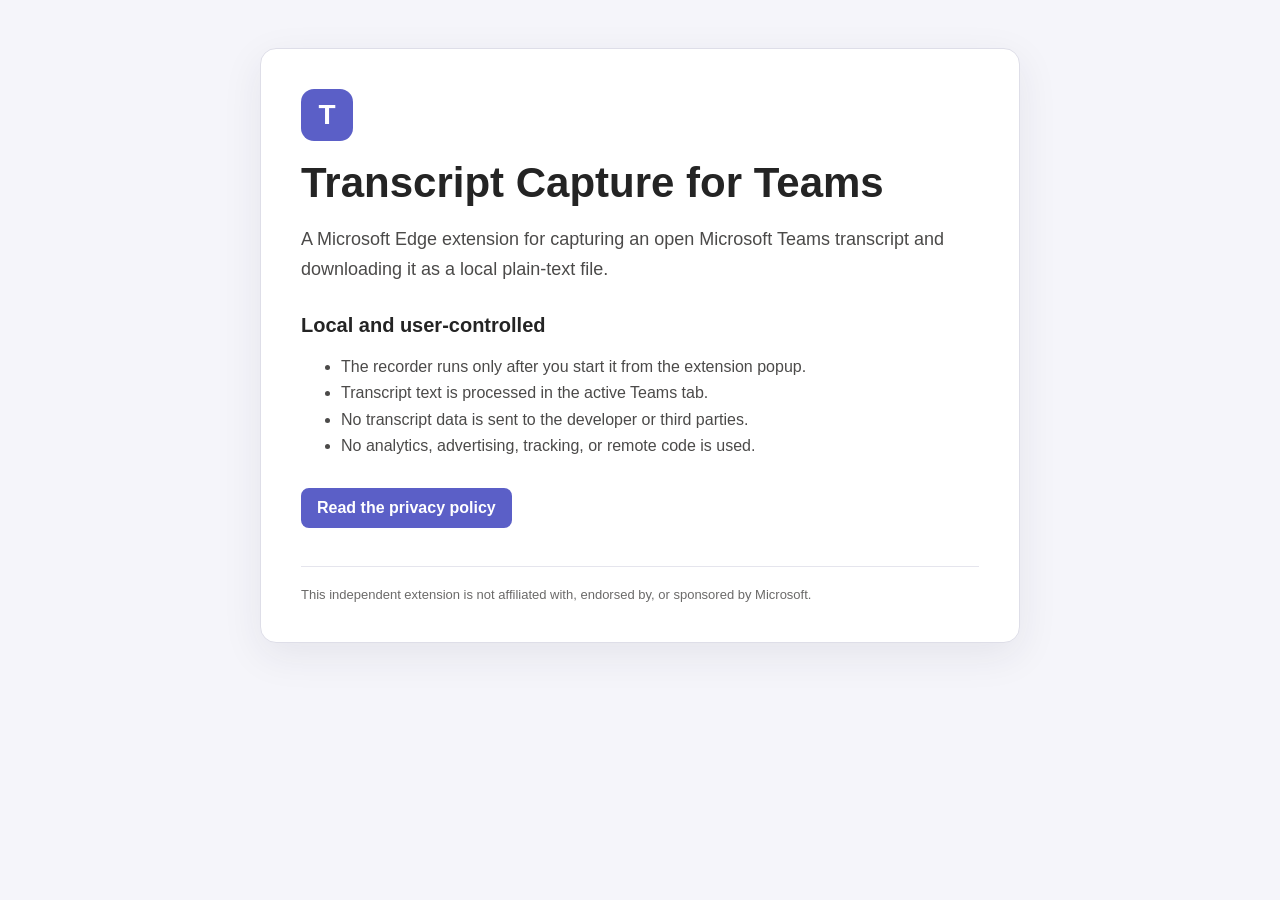
==== docs/index.html @ 6d4f1b23 "Add Edge extension and privacy policy site" ====
<!doctype html>
<html lang="en">
  <head>
    <meta charset="utf-8">
    <meta name="viewport" content="width=device-width, initial-scale=1">
    <meta name="description" content="Transcript Capture for Teams privacy and product information.">
    <title>Transcript Capture for Teams</title>
    <style>
      :root {
        color-scheme: light;
        font-family: "Segoe UI", Arial, sans-serif;
        color: #242424;
        background: #f5f5fa;
      }
      * { box-sizing: border-box; }
      body { margin: 0; }
      main {
        width: min(760px, calc(100% - 32px));
        margin: 48px auto;
        padding: 40px;
        border: 1px solid #dedee8;
        border-radius: 16px;
        background: #fff;
        box-shadow: 0 12px 40px rgba(36, 36, 70, 0.08);
      }
      .mark {
        display: grid;
        width: 52px;
        height: 52px;
        place-items: center;
        border-radius: 13px;
        color: #fff;
        background: #5b5fc7;
        font-size: 28px;
        font-weight: 700;
      }
      h1 { margin: 18px 0 8px; font-size: clamp(28px, 5vw, 42px); }
      h2 { margin-top: 30px; font-size: 20px; }
      p, li { color: #4b4a49; line-height: 1.65; }
      .lead { font-size: 18px; }
      .button {
        display: inline-block;
        margin-top: 12px;
        padding: 11px 16px;
        border-radius: 8px;
        color: #fff;
        background: #5b5fc7;
        font-weight: 600;
        text-decoration: none;
      }
      footer {
        margin-top: 38px;
        padding-top: 20px;
        border-top: 1px solid #e5e5ed;
        color: #6b6a69;
        font-size: 13px;
      }
      @media (max-width: 560px) {
        main { margin: 16px auto; padding: 24px; }
      }
    </style>
  </head>
  <body>
    <main>
      <div class="mark" aria-hidden="true">T</div>
      <h1>Transcript Capture for Teams</h1>
      <p class="lead">
        A Microsoft Edge extension for capturing an open Microsoft Teams transcript and downloading it as a local plain-text file.
      </p>

      <h2>Local and user-controlled</h2>
      <ul>
        <li>The recorder runs only after you start it from the extension popup.</li>
        <li>Transcript text is processed in the active Teams tab.</li>
        <li>No transcript data is sent to the developer or third parties.</li>
        <li>No analytics, advertising, tracking, or remote code is used.</li>
      </ul>

      <a class="button" href="privacy-policy.html">Read the privacy policy</a>

      <footer>
        This independent extension is not affiliated with, endorsed by, or sponsored by Microsoft.
      </footer>
    </main>
  </body>
</html>
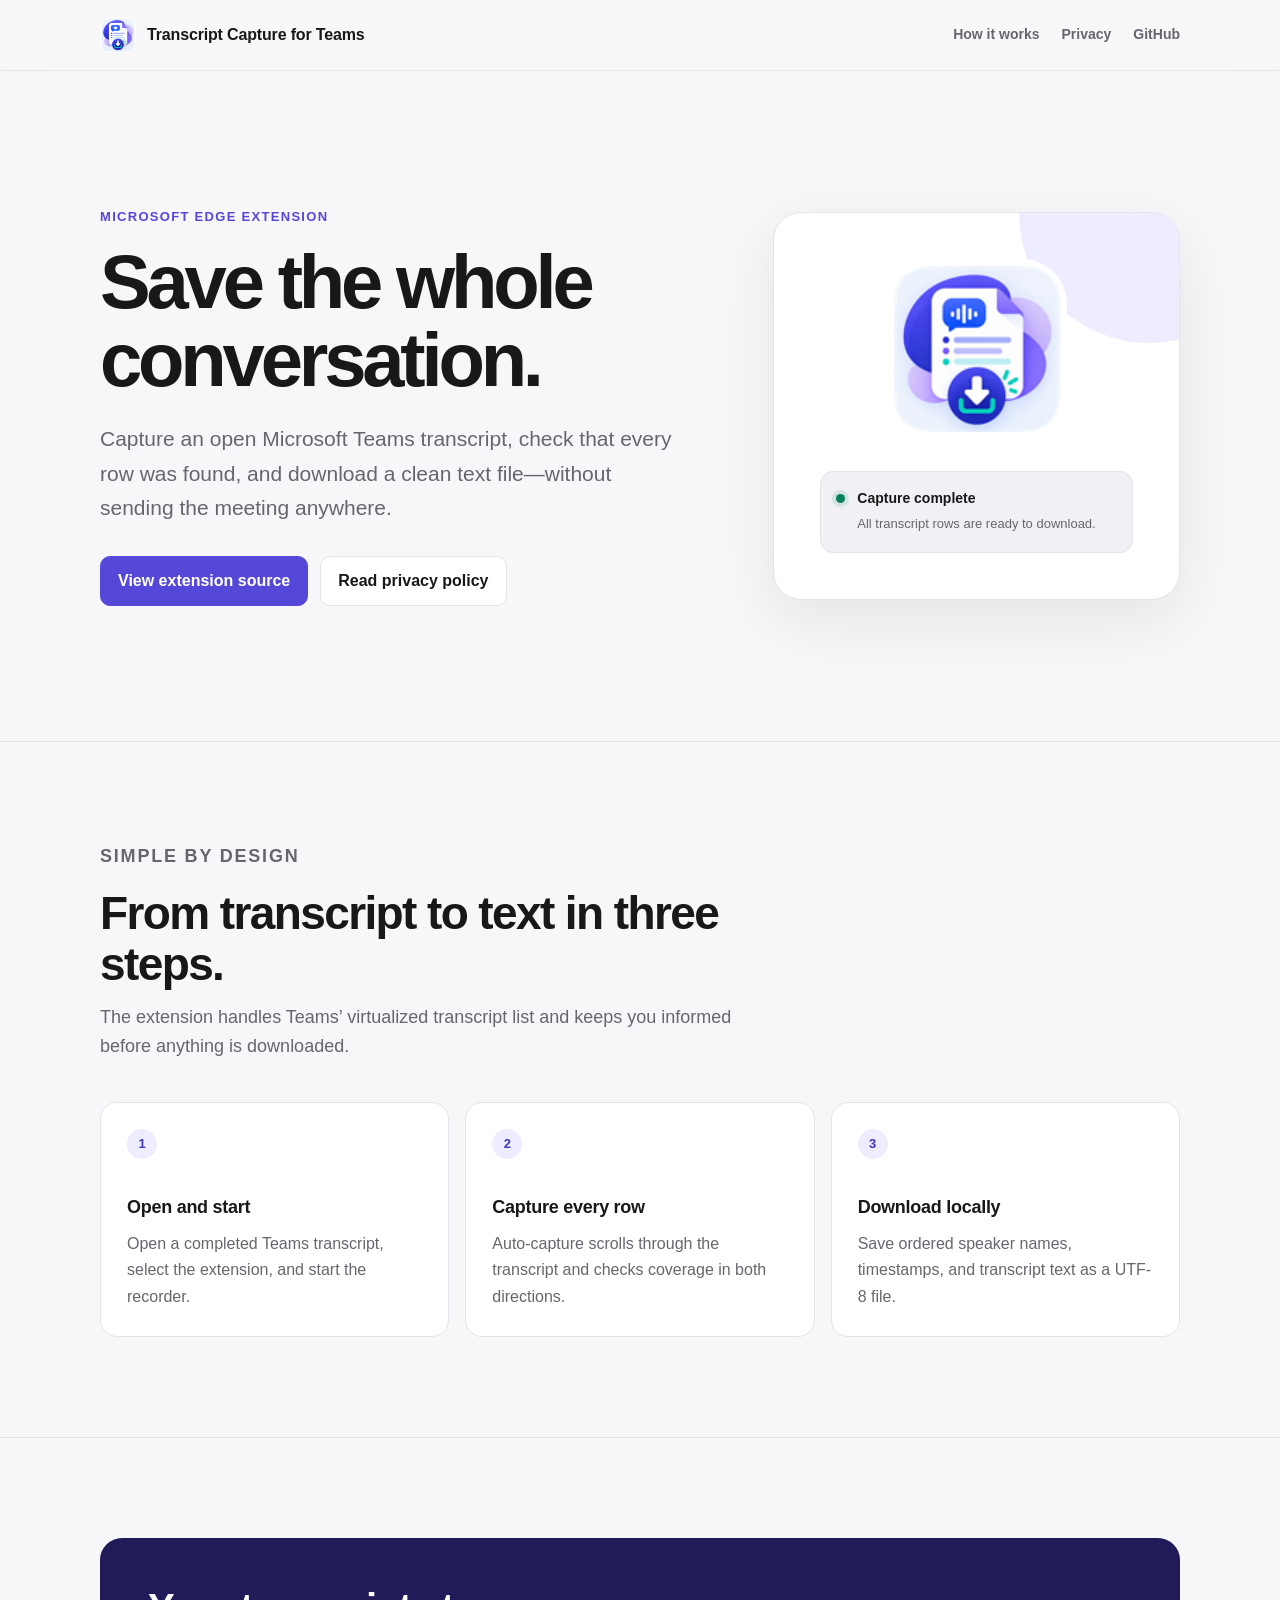
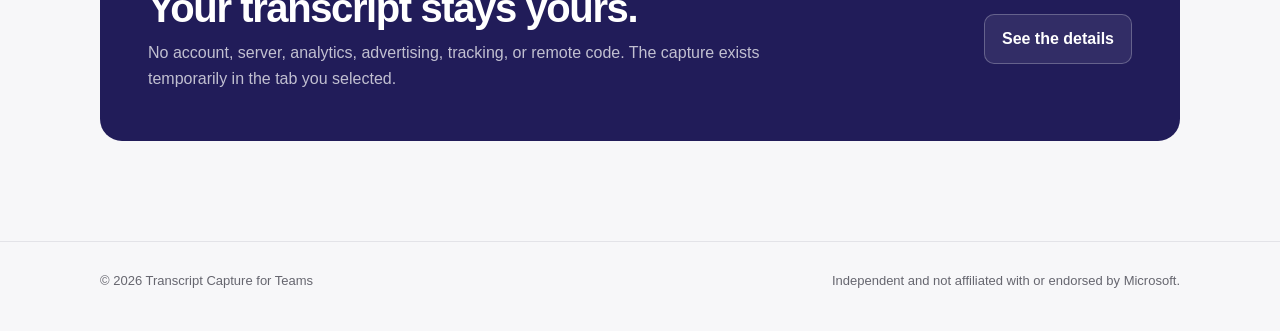
==== commit 1a891c97: "Redesign GitHub Pages with minimal responsive UI" ====
--- a/docs/index.html
+++ b/docs/index.html
@@ -2,86 +2,79 @@
 <html lang="en">
   <head>
     <meta charset="utf-8">
-    <meta name="viewport" content="width=device-width, initial-scale=1">
-    <meta name="description" content="Transcript Capture for Teams privacy and product information.">
+    <meta name="viewport" content="width=device-width, initial-scale=1, viewport-fit=cover">
+    <meta name="description" content="Capture a complete Microsoft Teams transcript and download it locally as plain text.">
+    <meta name="theme-color" content="#5548d9">
     <title>Transcript Capture for Teams</title>
-    <style>
-      :root {
-        color-scheme: light;
-        font-family: "Segoe UI", Arial, sans-serif;
-        color: #242424;
-        background: #f5f5fa;
-      }
-      * { box-sizing: border-box; }
-      body { margin: 0; }
-      main {
-        width: min(760px, calc(100% - 32px));
-        margin: 48px auto;
-        padding: 40px;
-        border: 1px solid #dedee8;
-        border-radius: 16px;
-        background: #fff;
-        box-shadow: 0 12px 40px rgba(36, 36, 70, 0.08);
-      }
-      .mark {
-        display: grid;
-        width: 52px;
-        height: 52px;
-        place-items: center;
-        border-radius: 13px;
-        color: #fff;
-        background: #5b5fc7;
-        font-size: 28px;
-        font-weight: 700;
-      }
-      h1 { margin: 18px 0 8px; font-size: clamp(28px, 5vw, 42px); }
-      h2 { margin-top: 30px; font-size: 20px; }
-      p, li { color: #4b4a49; line-height: 1.65; }
-      .lead { font-size: 18px; }
-      .button {
-        display: inline-block;
-        margin-top: 12px;
-        padding: 11px 16px;
-        border-radius: 8px;
-        color: #fff;
-        background: #5b5fc7;
-        font-weight: 600;
-        text-decoration: none;
-      }
-      footer {
-        margin-top: 38px;
-        padding-top: 20px;
-        border-top: 1px solid #e5e5ed;
-        color: #6b6a69;
-        font-size: 13px;
-      }
-      @media (max-width: 560px) {
-        main { margin: 16px auto; padding: 24px; }
-      }
-    </style>
+    <link rel="stylesheet" href="styles.css">
   </head>
   <body>
+    <header class="site-header">
+      <nav class="nav wrap" aria-label="Primary navigation">
+        <a class="brand" href="index.html">
+          <img src="assets/logo-128.png" alt="">
+          <span>Transcript Capture for Teams</span>
+        </a>
+        <div class="nav-links">
+          <a href="#how-it-works">How it works</a>
+          <a href="privacy-policy.html">Privacy</a>
+          <a href="https://github.com/sayanpramanik2012/Microsoft-Meeting-Transcript-Downloader">GitHub</a>
+        </div>
+      </nav>
+    </header>
+
     <main>
-      <div class="mark" aria-hidden="true">T</div>
-      <h1>Transcript Capture for Teams</h1>
-      <p class="lead">
-        A Microsoft Edge extension for capturing an open Microsoft Teams transcript and downloading it as a local plain-text file.
-      </p>
+      <section class="hero wrap">
+        <div>
+          <p class="eyebrow">Microsoft Edge extension</p>
+          <h1>Save the whole conversation.</h1>
+          <p class="lede">Capture an open Microsoft Teams transcript, check that every row was found, and download a clean text file—without sending the meeting anywhere.</p>
+          <div class="actions">
+            <a class="button primary" href="https://github.com/sayanpramanik2012/Microsoft-Meeting-Transcript-Downloader/tree/main/extension">View extension source</a>
+            <a class="button" href="privacy-policy.html">Read privacy policy</a>
+          </div>
+        </div>
 
-      <h2>Local and user-controlled</h2>
-      <ul>
-        <li>The recorder runs only after you start it from the extension popup.</li>
-        <li>Transcript text is processed in the active Teams tab.</li>
-        <li>No transcript data is sent to the developer or third parties.</li>
-        <li>No analytics, advertising, tracking, or remote code is used.</li>
-      </ul>
+        <div class="product-card" aria-label="Extension capture status preview">
+          <img class="app-icon" src="assets/logo-128.png" alt="Transcript Capture extension icon">
+          <div class="status">
+            <span class="status-dot" aria-hidden="true"></span>
+            <div><strong>Capture complete</strong><span>All transcript rows are ready to download.</span></div>
+          </div>
+        </div>
+      </section>
 
-      <a class="button" href="privacy-policy.html">Read the privacy policy</a>
+      <section class="section" id="how-it-works">
+        <div class="wrap">
+          <div class="section-heading">
+            <p class="eyebrow">Simple by design</p>
+            <h2>From transcript to text in three steps.</h2>
+            <p>The extension handles Teams’ virtualized transcript list and keeps you informed before anything is downloaded.</p>
+          </div>
+          <div class="steps">
+            <article class="step"><span class="step-number">1</span><h3>Open and start</h3><p>Open a completed Teams transcript, select the extension, and start the recorder.</p></article>
+            <article class="step"><span class="step-number">2</span><h3>Capture every row</h3><p>Auto-capture scrolls through the transcript and checks coverage in both directions.</p></article>
+            <article class="step"><span class="step-number">3</span><h3>Download locally</h3><p>Save ordered speaker names, timestamps, and transcript text as a UTF-8 file.</p></article>
+          </div>
+        </div>
+      </section>
 
-      <footer>
-        This independent extension is not affiliated with, endorsed by, or sponsored by Microsoft.
-      </footer>
+      <section class="section">
+        <div class="wrap">
+          <div class="privacy-banner">
+            <div><h2>Your transcript stays yours.</h2><p>No account, server, analytics, advertising, tracking, or remote code. The capture exists temporarily in the tab you selected.</p></div>
+            <a class="button" href="privacy-policy.html">See the details</a>
+          </div>
+        </div>
+      </section>
     </main>
+
+    <footer class="site-footer">
+      <div class="footer-row wrap">
+        <p>© 2026 Transcript Capture for Teams</p>
+        <p>Independent and not affiliated with or endorsed by Microsoft.</p>
+      </div>
+    </footer>
   </body>
 </html>
 
--- a/docs/styles.css
+++ b/docs/styles.css
@@ -0,0 +1,276 @@
+:root {
+  color-scheme: light dark;
+  --bg: #f7f7f9;
+  --surface: #ffffff;
+  --surface-soft: #f1f1f5;
+  --text: #18181b;
+  --muted: #66666f;
+  --line: #e3e3e8;
+  --accent: #5548d9;
+  --accent-dark: #4035b2;
+  --accent-soft: #eeecff;
+  --success: #087f5b;
+  --shadow: 0 20px 60px rgba(24, 24, 50, 0.08);
+}
+
+* { box-sizing: border-box; }
+
+html { scroll-behavior: smooth; }
+
+body {
+  margin: 0;
+  background: var(--bg);
+  color: var(--text);
+  font-family: Inter, ui-sans-serif, -apple-system, BlinkMacSystemFont, "Segoe UI", sans-serif;
+  font-size: 16px;
+  line-height: 1.65;
+  -webkit-font-smoothing: antialiased;
+}
+
+a { color: inherit; }
+a:focus-visible, button:focus-visible { outline: 3px solid #56d6bd; outline-offset: 3px; }
+
+.wrap {
+  width: min(1080px, calc(100% - 40px));
+  margin: 0 auto;
+}
+
+.site-header {
+  position: sticky;
+  top: 0;
+  z-index: 10;
+  border-bottom: 1px solid color-mix(in srgb, var(--line) 80%, transparent);
+  background: color-mix(in srgb, var(--bg) 88%, transparent);
+  -webkit-backdrop-filter: blur(18px);
+  backdrop-filter: blur(18px);
+}
+
+.nav {
+  display: flex;
+  min-height: 70px;
+  align-items: center;
+  justify-content: space-between;
+  gap: 24px;
+}
+
+.brand {
+  display: inline-flex;
+  align-items: center;
+  gap: 11px;
+  font-weight: 750;
+  letter-spacing: -0.01em;
+  text-decoration: none;
+}
+
+.brand img {
+  width: 36px;
+  height: 36px;
+  border-radius: 10px;
+  background: #fff;
+}
+
+.nav-links { display: flex; align-items: center; gap: 22px; }
+.nav-links a { color: var(--muted); font-size: 14px; font-weight: 600; text-decoration: none; }
+.nav-links a:hover { color: var(--text); }
+
+.hero {
+  display: grid;
+  grid-template-columns: minmax(0, 1.18fr) minmax(300px, 0.82fr);
+  gap: clamp(40px, 7vw, 88px);
+  align-items: center;
+  min-height: 670px;
+  padding: 88px 0;
+}
+
+.eyebrow {
+  margin: 0 0 16px;
+  color: var(--accent);
+  font-size: 13px;
+  font-weight: 750;
+  letter-spacing: 0.1em;
+  text-transform: uppercase;
+}
+
+h1, h2, h3, p { margin-top: 0; }
+
+h1 {
+  max-width: 720px;
+  margin-bottom: 24px;
+  font-size: clamp(44px, 7vw, 76px);
+  line-height: 1.02;
+  letter-spacing: -0.055em;
+}
+
+h2 {
+  margin-bottom: 12px;
+  font-size: clamp(30px, 4.5vw, 46px);
+  line-height: 1.12;
+  letter-spacing: -0.035em;
+}
+
+h3 { margin-bottom: 8px; font-size: 18px; letter-spacing: -0.015em; }
+
+.lede {
+  max-width: 650px;
+  margin-bottom: 30px;
+  color: var(--muted);
+  font-size: clamp(18px, 2vw, 21px);
+}
+
+.actions { display: flex; flex-wrap: wrap; gap: 12px; }
+
+.button {
+  display: inline-flex;
+  min-height: 46px;
+  align-items: center;
+  justify-content: center;
+  padding: 11px 17px;
+  border: 1px solid var(--line);
+  border-radius: 10px;
+  background: var(--surface);
+  color: var(--text);
+  font-weight: 700;
+  text-decoration: none;
+  transition: transform 150ms ease, border-color 150ms ease, background 150ms ease;
+}
+
+.button:hover { transform: translateY(-1px); border-color: #c8c8d0; }
+.button.primary { border-color: var(--accent); background: var(--accent); color: #fff; }
+.button.primary:hover { background: var(--accent-dark); }
+
+.product-card {
+  position: relative;
+  overflow: hidden;
+  padding: clamp(28px, 5vw, 46px);
+  border: 1px solid var(--line);
+  border-radius: 28px;
+  background: var(--surface);
+  box-shadow: var(--shadow);
+}
+
+.product-card::before {
+  position: absolute;
+  width: 260px;
+  height: 260px;
+  top: -130px;
+  right: -100px;
+  border-radius: 50%;
+  background: var(--accent-soft);
+  content: "";
+}
+
+.product-card > * { position: relative; }
+.product-card .app-icon { display: block; width: min(180px, 65%); margin: 0 auto 32px; border-radius: 25%; }
+
+.status {
+  display: flex;
+  gap: 12px;
+  align-items: flex-start;
+  padding: 15px;
+  border: 1px solid var(--line);
+  border-radius: 13px;
+  background: var(--surface-soft);
+}
+
+.status-dot { width: 9px; height: 9px; margin-top: 7px; border-radius: 50%; background: var(--success); box-shadow: 0 0 0 4px rgba(8,127,91,0.12); }
+.status strong { display: block; font-size: 14px; }
+.status span { color: var(--muted); font-size: 13px; }
+
+.section { padding: 100px 0; border-top: 1px solid var(--line); }
+.section-heading { max-width: 650px; margin-bottom: 40px; }
+.section-heading p { color: var(--muted); font-size: 18px; }
+
+.steps { display: grid; grid-template-columns: repeat(3, 1fr); gap: 16px; }
+.step { padding: 26px; border: 1px solid var(--line); border-radius: 17px; background: var(--surface); }
+.step-number { display: inline-grid; width: 30px; height: 30px; margin-bottom: 34px; place-items: center; border-radius: 50%; background: var(--accent-soft); color: var(--accent-dark); font-size: 13px; font-weight: 800; }
+.step p { margin-bottom: 0; color: var(--muted); }
+
+.privacy-banner {
+  display: flex;
+  gap: 28px;
+  align-items: center;
+  justify-content: space-between;
+  padding: clamp(28px, 5vw, 48px);
+  border-radius: 22px;
+  background: #211c59;
+  color: #fff;
+}
+.privacy-banner h2 { margin-bottom: 9px; font-size: clamp(28px, 4vw, 40px); }
+.privacy-banner p { max-width: 650px; margin-bottom: 0; color: rgba(255,255,255,0.72); }
+.privacy-banner .button { flex: 0 0 auto; border-color: rgba(255,255,255,0.25); background: rgba(255,255,255,0.08); color: #fff; }
+
+.page-main { padding: 84px 0 110px; }
+.page-header { max-width: 720px; margin-bottom: 48px; }
+.page-header h1 { margin-bottom: 16px; font-size: clamp(42px, 6vw, 66px); }
+.page-header .lede { margin-bottom: 0; }
+
+.policy-summary {
+  display: grid;
+  grid-template-columns: repeat(3, 1fr);
+  gap: 1px;
+  overflow: hidden;
+  margin-bottom: 56px;
+  border: 1px solid var(--line);
+  border-radius: 16px;
+  background: var(--line);
+}
+.policy-summary div { padding: 22px; background: var(--surface); }
+.policy-summary strong { display: block; margin-bottom: 5px; }
+.policy-summary span { color: var(--muted); font-size: 14px; }
+
+.policy { max-width: 760px; }
+.policy section { padding: 32px 0; border-top: 1px solid var(--line); }
+.policy section:first-child { border-top: 0; padding-top: 0; }
+.policy h2 { margin-bottom: 10px; font-size: 24px; letter-spacing: -0.02em; }
+.policy p, .policy li { color: var(--muted); }
+.policy ul { margin: 12px 0 0; padding-left: 1.25em; }
+.policy li { margin: 7px 0; padding-left: 4px; }
+.policy code { color: var(--accent); font: 700 0.9em ui-monospace, SFMono-Regular, Consolas, monospace; }
+
+.site-footer { padding: 28px 0 40px; border-top: 1px solid var(--line); color: var(--muted); font-size: 13px; }
+.footer-row { display: flex; justify-content: space-between; gap: 20px; }
+.footer-row p { margin: 0; }
+
+@media (max-width: 780px) {
+  .wrap { width: min(100% - 28px, 1080px); }
+  .nav { min-height: 62px; }
+  .nav-links a:not(:last-child) { display: none; }
+  .hero { grid-template-columns: 1fr; min-height: auto; padding: 70px 0; }
+  .product-card { max-width: 500px; }
+  .steps, .policy-summary { grid-template-columns: 1fr; }
+  .privacy-banner { align-items: flex-start; flex-direction: column; }
+  .section { padding: 76px 0; }
+  .page-main { padding: 64px 0 84px; }
+  .footer-row { flex-direction: column; }
+}
+
+@media (max-width: 460px) {
+  h1 { font-size: 43px; }
+  .brand span { max-width: 190px; overflow: hidden; text-overflow: ellipsis; white-space: nowrap; }
+  .actions { flex-direction: column; }
+  .button { width: 100%; }
+  .product-card { border-radius: 20px; }
+}
+
+@media (prefers-color-scheme: dark) {
+  :root {
+    --bg: #101014;
+    --surface: #19191f;
+    --surface-soft: #222229;
+    --text: #f3f3f5;
+    --muted: #b2b2bb;
+    --line: #303038;
+    --accent: #a9a4ff;
+    --accent-dark: #c6c2ff;
+    --accent-soft: #2b2850;
+    --shadow: none;
+  }
+  .privacy-banner { background: #1f1b4e; }
+}
+
+@media print {
+  .site-header, .actions, .privacy-banner { display: none; }
+  body { background: #fff; color: #000; }
+  .page-main { padding: 0; }
+}
+
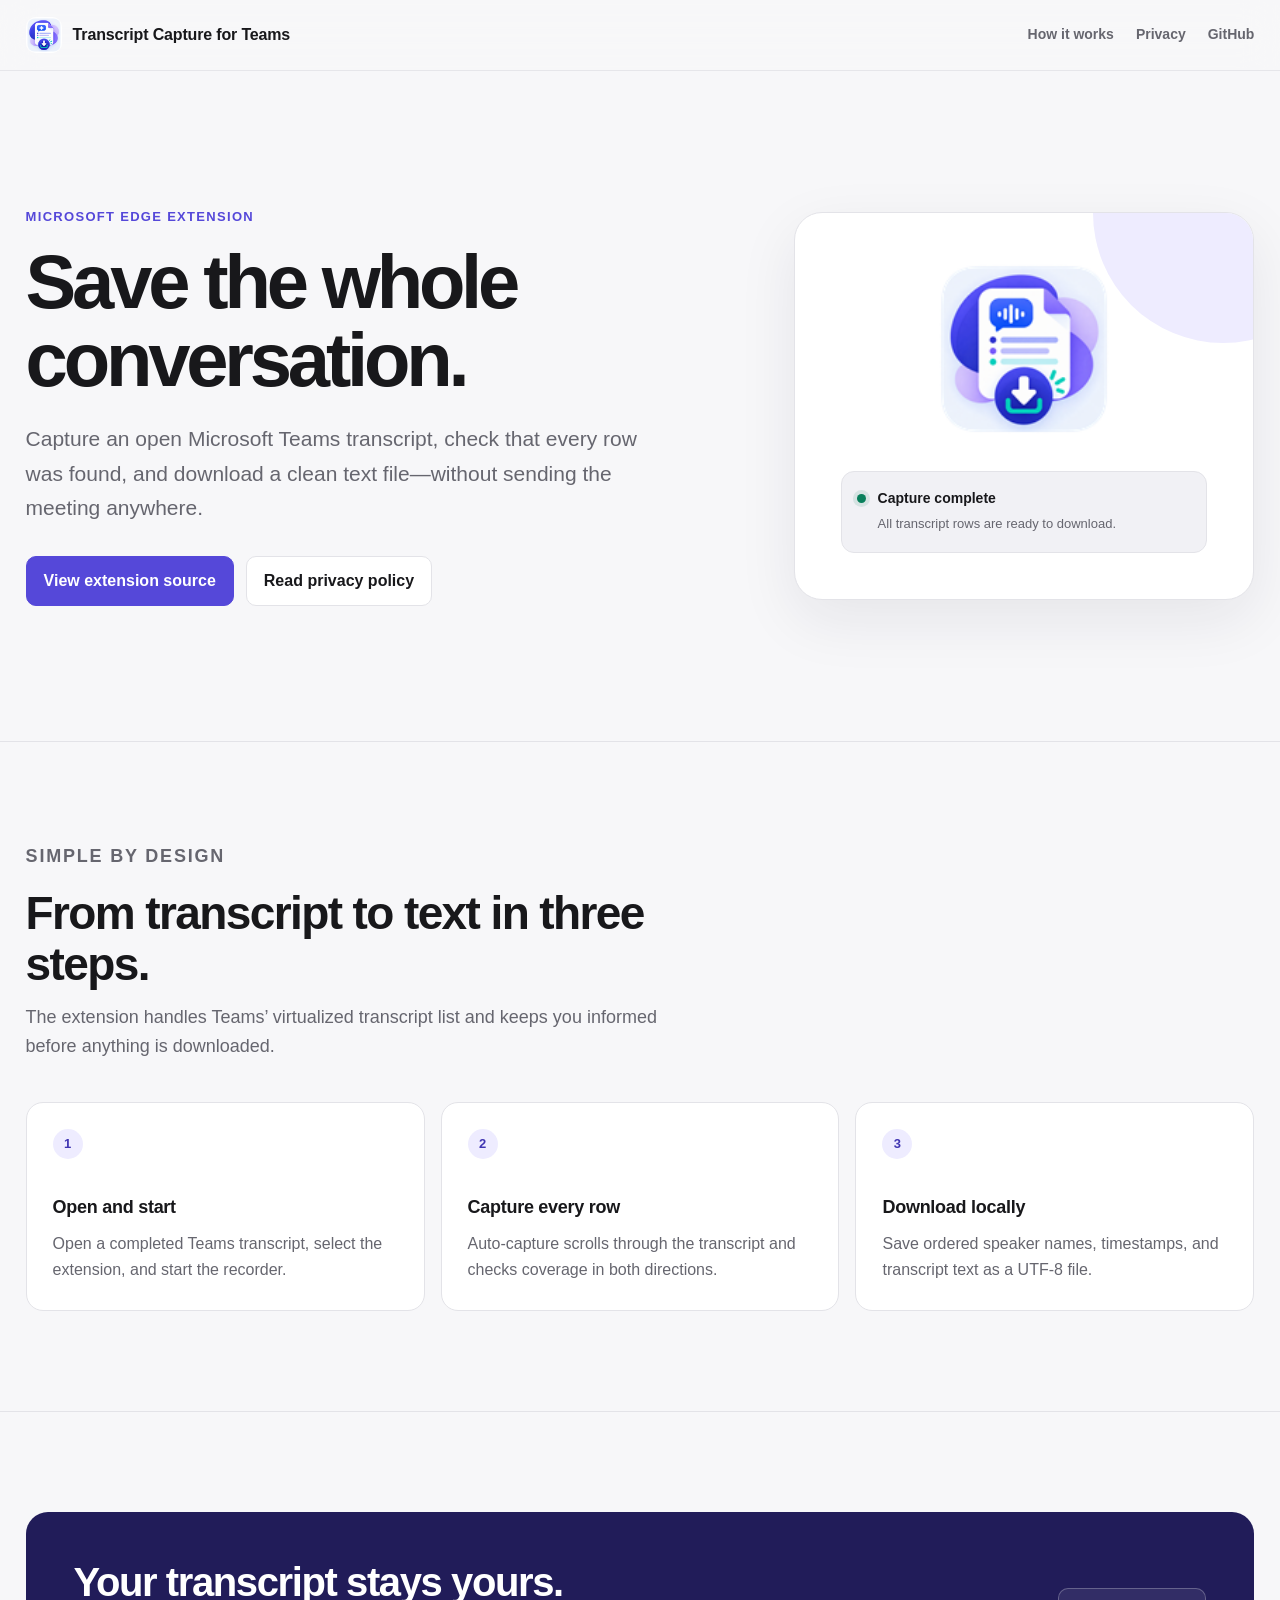
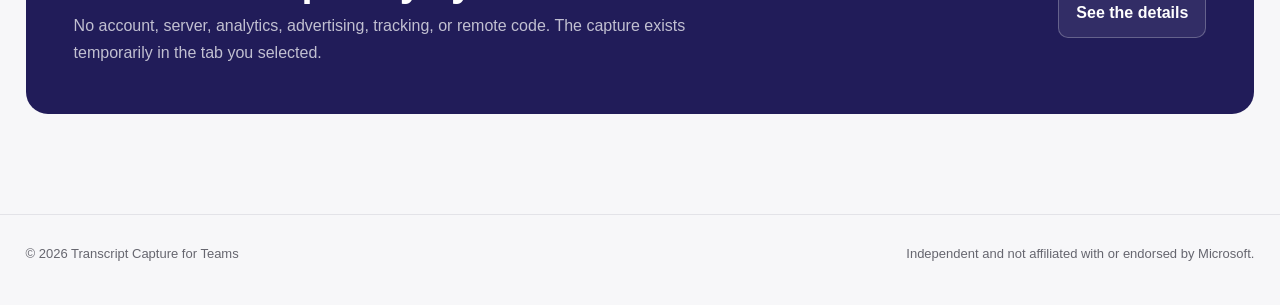
==== commit 6743c11f: "Refresh site styles after layout update" ====
--- a/docs/index.html
+++ b/docs/index.html
@@ -6,7 +6,7 @@
     <meta name="description" content="Capture a complete Microsoft Teams transcript and download it locally as plain text.">
     <meta name="theme-color" content="#5548d9">
     <title>Transcript Capture for Teams</title>
-    <link rel="stylesheet" href="styles.css">
+    <link rel="stylesheet" href="styles.css?v=2">
   </head>
   <body>
     <header class="site-header">
--- a/docs/styles.css
+++ b/docs/styles.css
@@ -31,7 +31,7 @@
 a:focus-visible, button:focus-visible { outline: 3px solid #56d6bd; outline-offset: 3px; }
 
 .wrap {
-  width: min(1080px, calc(100% - 40px));
+  width: calc(100% - clamp(32px, 4vw, 72px));
   margin: 0 auto;
 }
 
@@ -75,8 +75,8 @@
 
 .hero {
   display: grid;
-  grid-template-columns: minmax(0, 1.18fr) minmax(300px, 0.82fr);
-  gap: clamp(40px, 7vw, 88px);
+  grid-template-columns: minmax(0, 1.2fr) minmax(360px, 0.8fr);
+  gap: clamp(48px, 6vw, 110px);
   align-items: center;
   min-height: 670px;
   padding: 88px 0;
@@ -200,7 +200,7 @@
 .privacy-banner .button { flex: 0 0 auto; border-color: rgba(255,255,255,0.25); background: rgba(255,255,255,0.08); color: #fff; }
 
 .page-main { padding: 84px 0 110px; }
-.page-header { max-width: 720px; margin-bottom: 48px; }
+.page-header { max-width: 860px; margin-bottom: 48px; }
 .page-header h1 { margin-bottom: 16px; font-size: clamp(42px, 6vw, 66px); }
 .page-header .lede { margin-bottom: 0; }
 
@@ -218,7 +218,7 @@
 .policy-summary strong { display: block; margin-bottom: 5px; }
 .policy-summary span { color: var(--muted); font-size: 14px; }
 
-.policy { max-width: 760px; }
+.policy { max-width: 1040px; }
 .policy section { padding: 32px 0; border-top: 1px solid var(--line); }
 .policy section:first-child { border-top: 0; padding-top: 0; }
 .policy h2 { margin-bottom: 10px; font-size: 24px; letter-spacing: -0.02em; }
@@ -232,7 +232,7 @@
 .footer-row p { margin: 0; }
 
 @media (max-width: 780px) {
-  .wrap { width: min(100% - 28px, 1080px); }
+  .wrap { width: calc(100% - 28px); }
   .nav { min-height: 62px; }
   .nav-links a:not(:last-child) { display: none; }
   .hero { grid-template-columns: 1fr; min-height: auto; padding: 70px 0; }
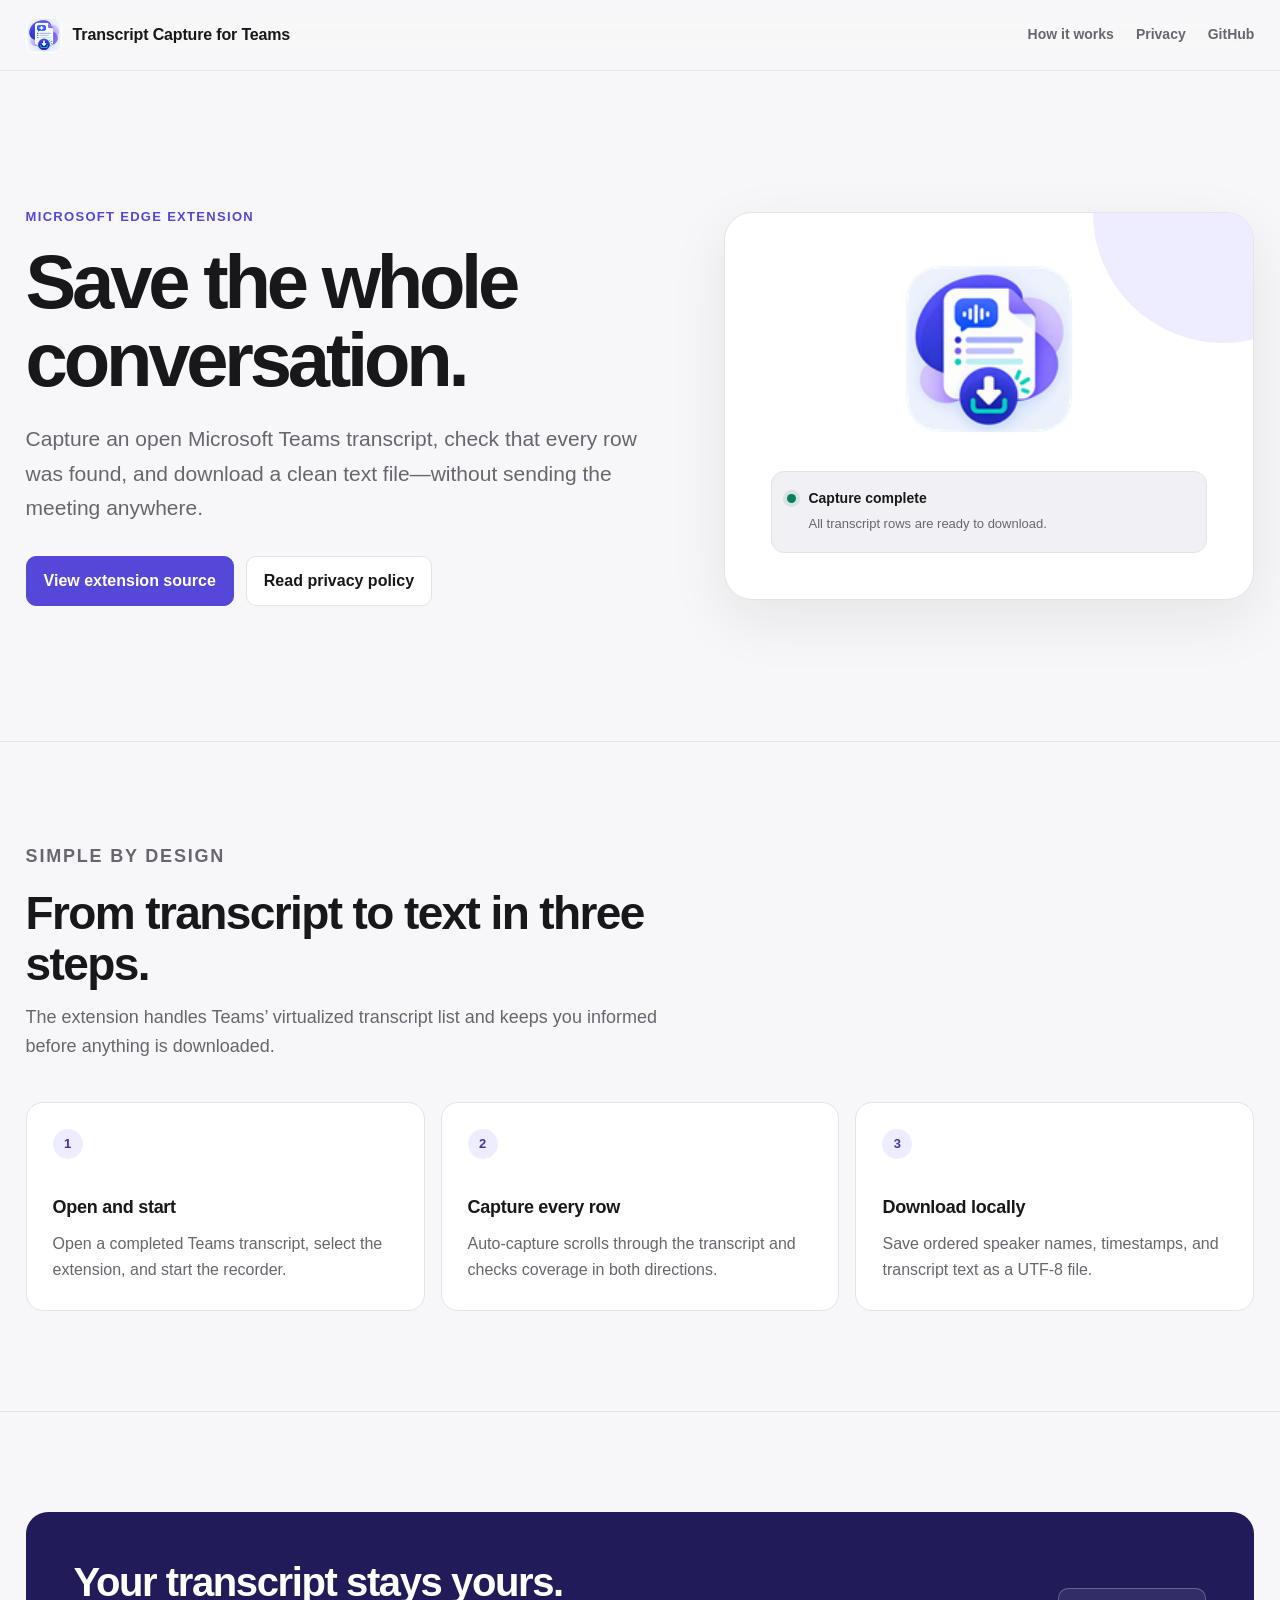
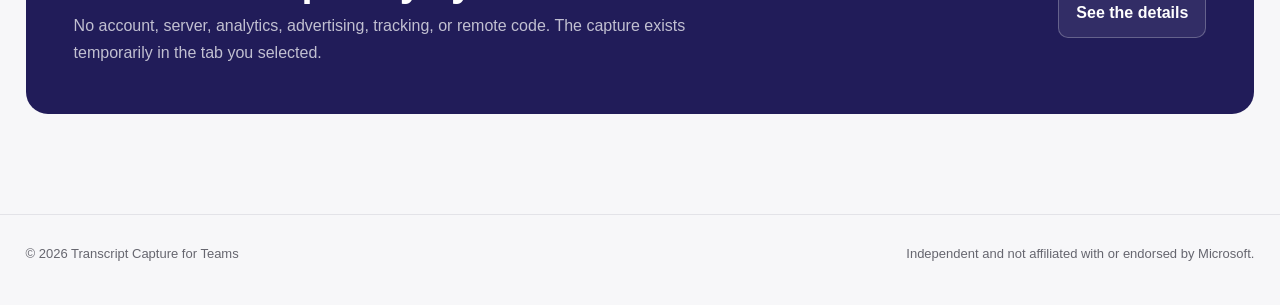
==== commit 8fdf6e6b: "Refresh extension UI and center site layout" ====
--- a/docs/index.html
+++ b/docs/index.html
@@ -6,7 +6,7 @@
     <meta name="description" content="Capture a complete Microsoft Teams transcript and download it locally as plain text.">
     <meta name="theme-color" content="#5548d9">
     <title>Transcript Capture for Teams</title>
-    <link rel="stylesheet" href="styles.css?v=2">
+    <link rel="stylesheet" href="styles.css?v=3">
   </head>
   <body>
     <header class="site-header">
--- a/docs/styles.css
+++ b/docs/styles.css
@@ -31,7 +31,7 @@
 a:focus-visible, button:focus-visible { outline: 3px solid #56d6bd; outline-offset: 3px; }
 
 .wrap {
-  width: calc(100% - clamp(32px, 4vw, 72px));
+  width: min(1440px, calc(100% - clamp(32px, 4vw, 72px)));
   margin: 0 auto;
 }
 
@@ -75,8 +75,8 @@
 
 .hero {
   display: grid;
-  grid-template-columns: minmax(0, 1.2fr) minmax(360px, 0.8fr);
-  gap: clamp(48px, 6vw, 110px);
+  grid-template-columns: minmax(0, 1.08fr) minmax(380px, 0.92fr);
+  gap: clamp(52px, 6vw, 96px);
   align-items: center;
   min-height: 670px;
   padding: 88px 0;
@@ -199,7 +199,7 @@
 .privacy-banner p { max-width: 650px; margin-bottom: 0; color: rgba(255,255,255,0.72); }
 .privacy-banner .button { flex: 0 0 auto; border-color: rgba(255,255,255,0.25); background: rgba(255,255,255,0.08); color: #fff; }
 
-.page-main { padding: 84px 0 110px; }
+.page-main { max-width: 1180px; padding: 84px 0 110px; }
 .page-header { max-width: 860px; margin-bottom: 48px; }
 .page-header h1 { margin-bottom: 16px; font-size: clamp(42px, 6vw, 66px); }
 .page-header .lede { margin-bottom: 0; }
@@ -218,7 +218,7 @@
 .policy-summary strong { display: block; margin-bottom: 5px; }
 .policy-summary span { color: var(--muted); font-size: 14px; }
 
-.policy { max-width: 1040px; }
+.policy { max-width: 880px; margin: 0 auto; }
 .policy section { padding: 32px 0; border-top: 1px solid var(--line); }
 .policy section:first-child { border-top: 0; padding-top: 0; }
 .policy h2 { margin-bottom: 10px; font-size: 24px; letter-spacing: -0.02em; }
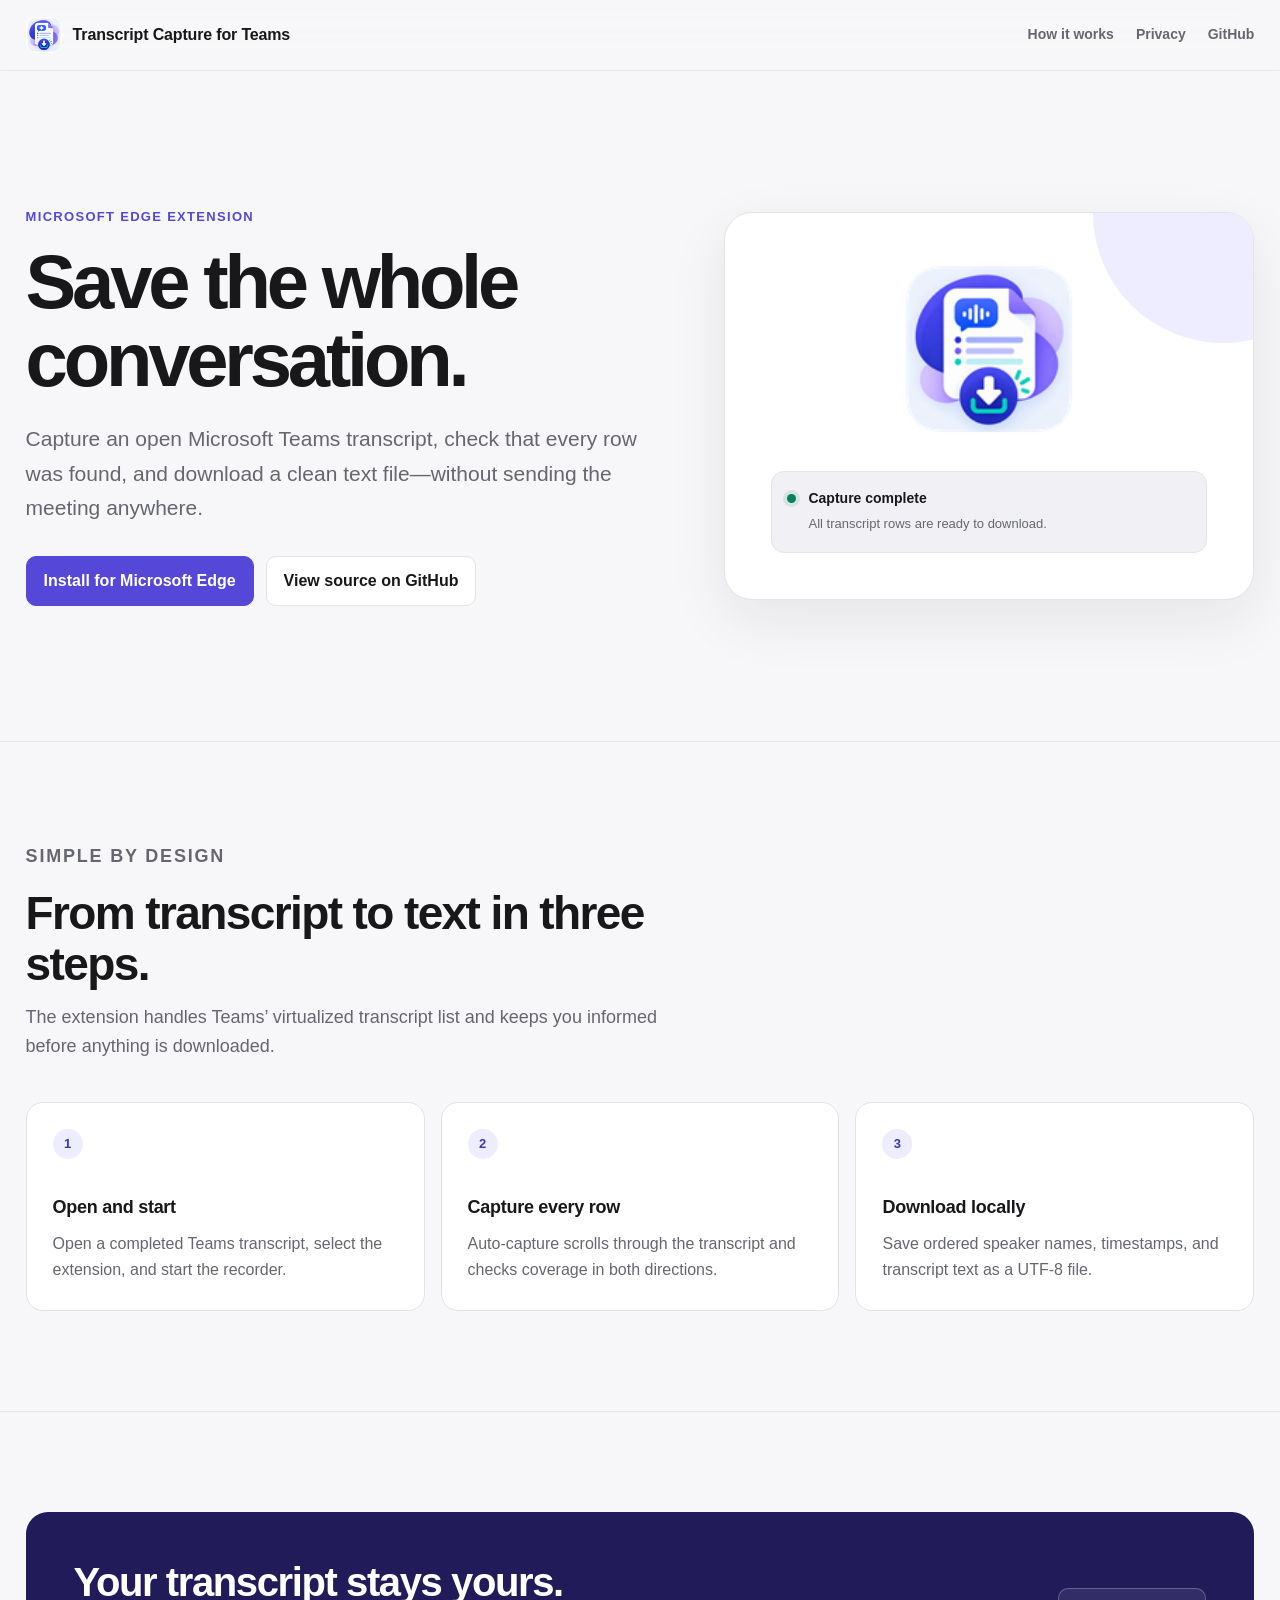
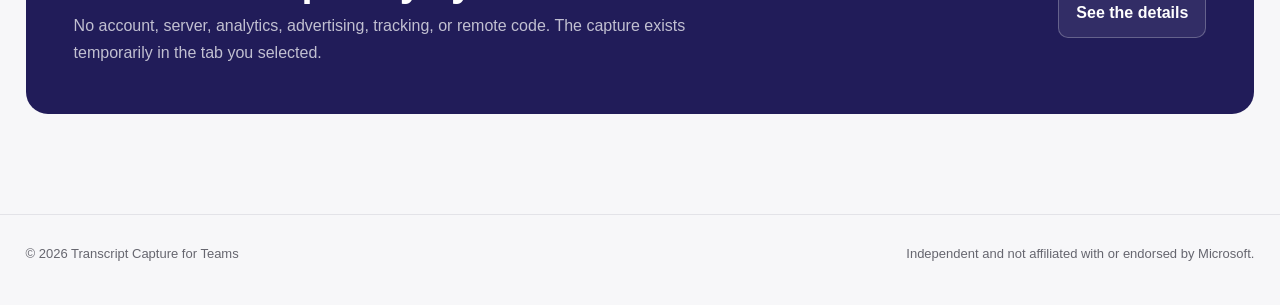
==== commit cdf86d12: "Add Microsoft Edge installation link" ====
--- a/docs/index.html
+++ b/docs/index.html
@@ -30,8 +30,8 @@
           <h1>Save the whole conversation.</h1>
           <p class="lede">Capture an open Microsoft Teams transcript, check that every row was found, and download a clean text file—without sending the meeting anywhere.</p>
           <div class="actions">
-            <a class="button primary" href="https://github.com/sayanpramanik2012/Microsoft-Meeting-Transcript-Downloader/tree/main/extension">View extension source</a>
-            <a class="button" href="privacy-policy.html">Read privacy policy</a>
+            <a class="button primary" href="https://microsoftedge.microsoft.com/addons/detail/transcript-capture-for-te/ikpbmcpfaahlnofnmmjhcbafefngefka">Install for Microsoft Edge</a>
+            <a class="button" href="https://github.com/sayanpramanik2012/Microsoft-Meeting-Transcript-Downloader/tree/main/extension">View source on GitHub</a>
           </div>
         </div>
 
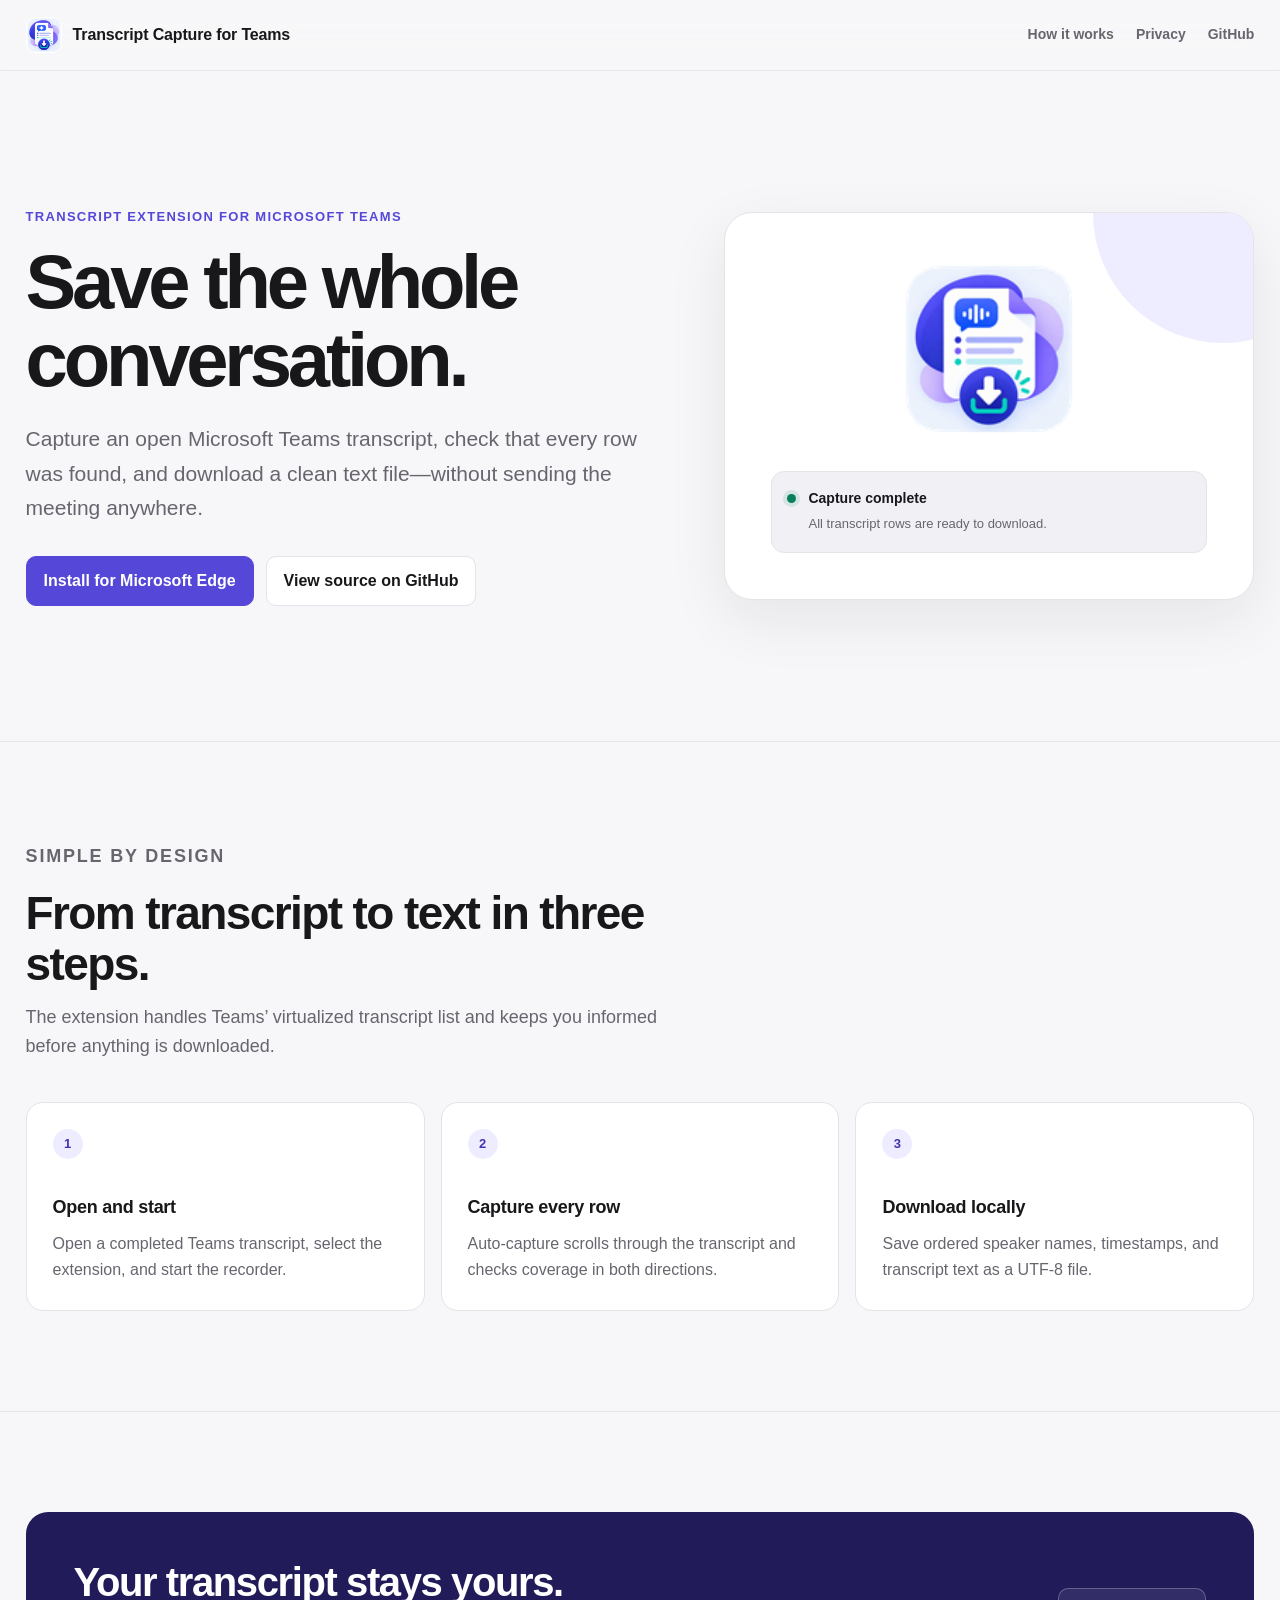
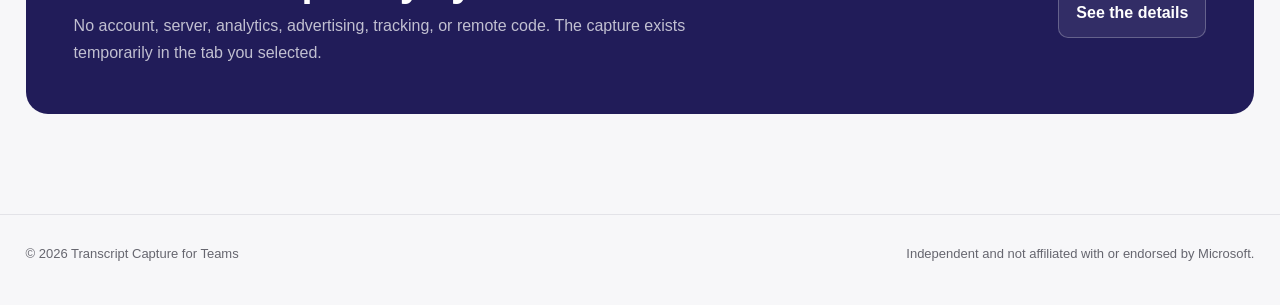
==== commit 281dbe8c: "Describe product as a Teams transcript extension" ====
--- a/docs/index.html
+++ b/docs/index.html
@@ -26,7 +26,7 @@
     <main>
       <section class="hero wrap">
         <div>
-          <p class="eyebrow">Microsoft Edge extension</p>
+          <p class="eyebrow">Transcript extension for Microsoft Teams</p>
           <h1>Save the whole conversation.</h1>
           <p class="lede">Capture an open Microsoft Teams transcript, check that every row was found, and download a clean text file—without sending the meeting anywhere.</p>
           <div class="actions">
